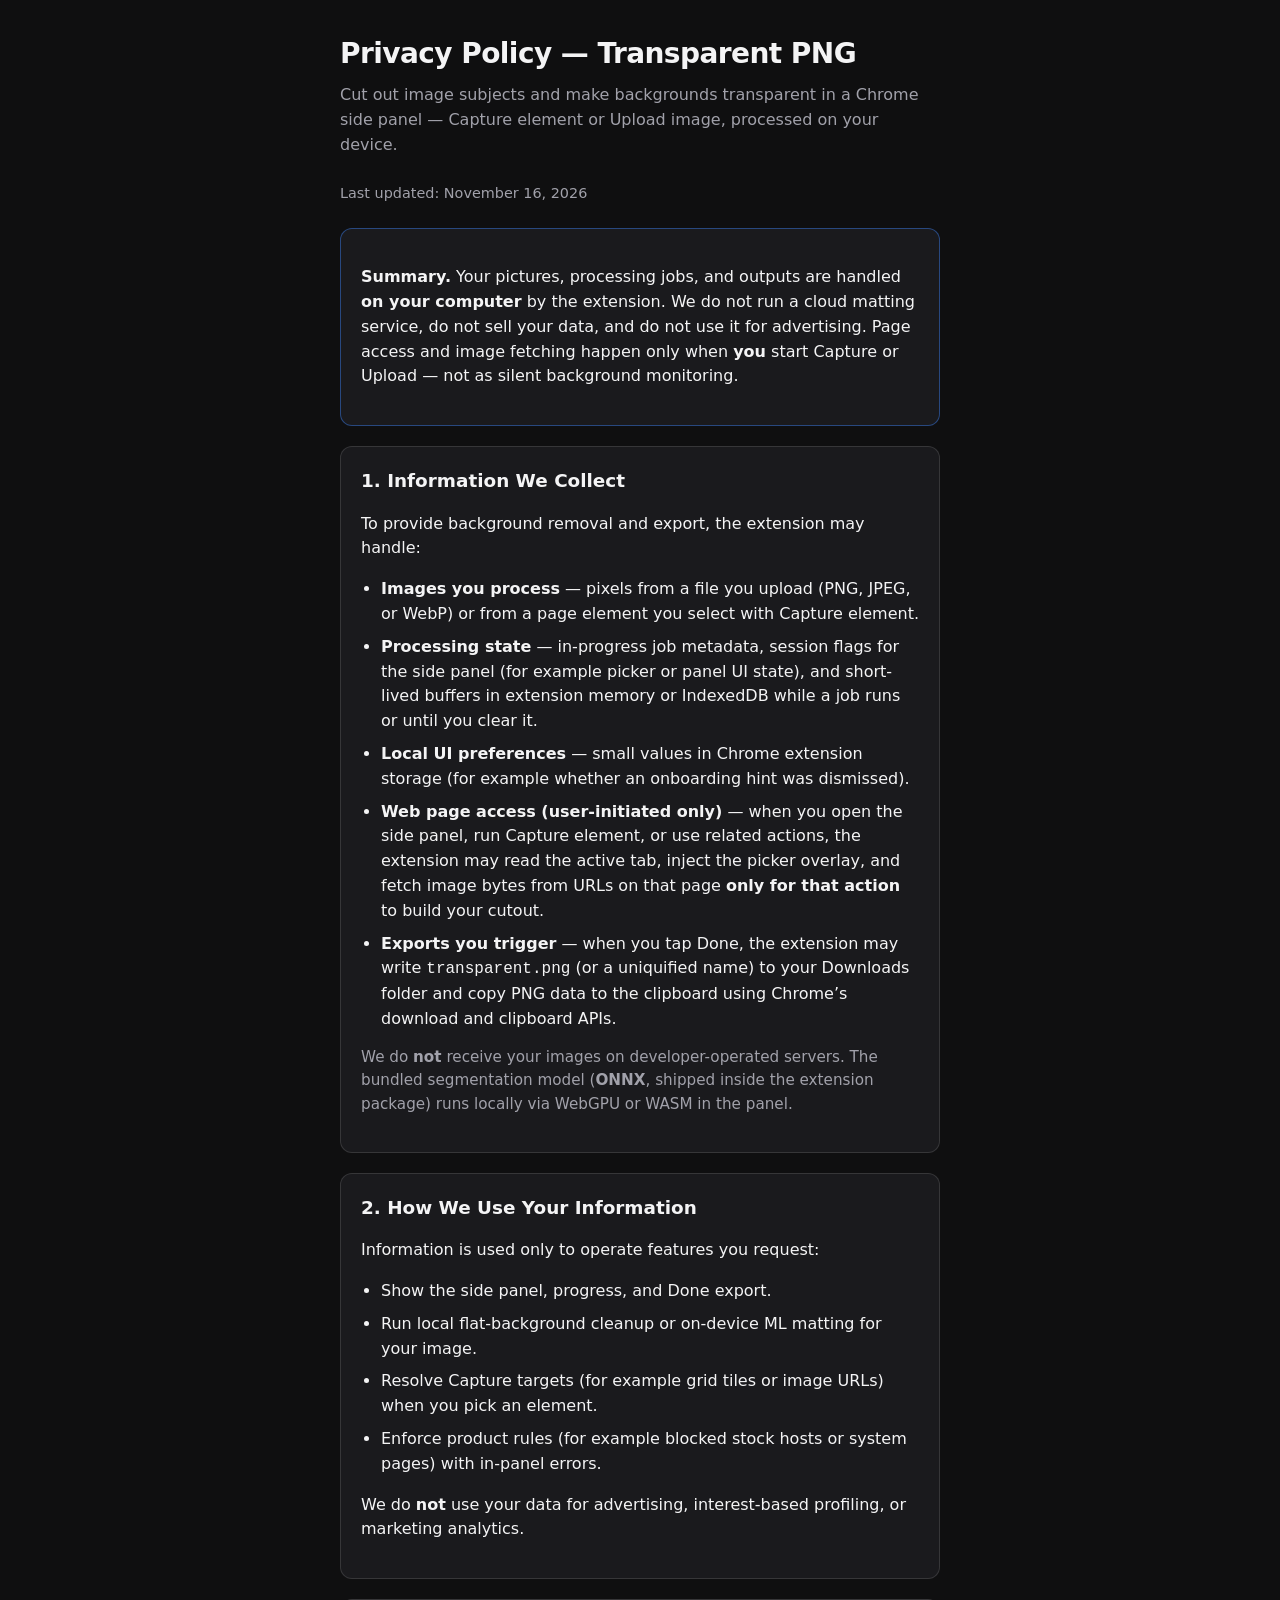
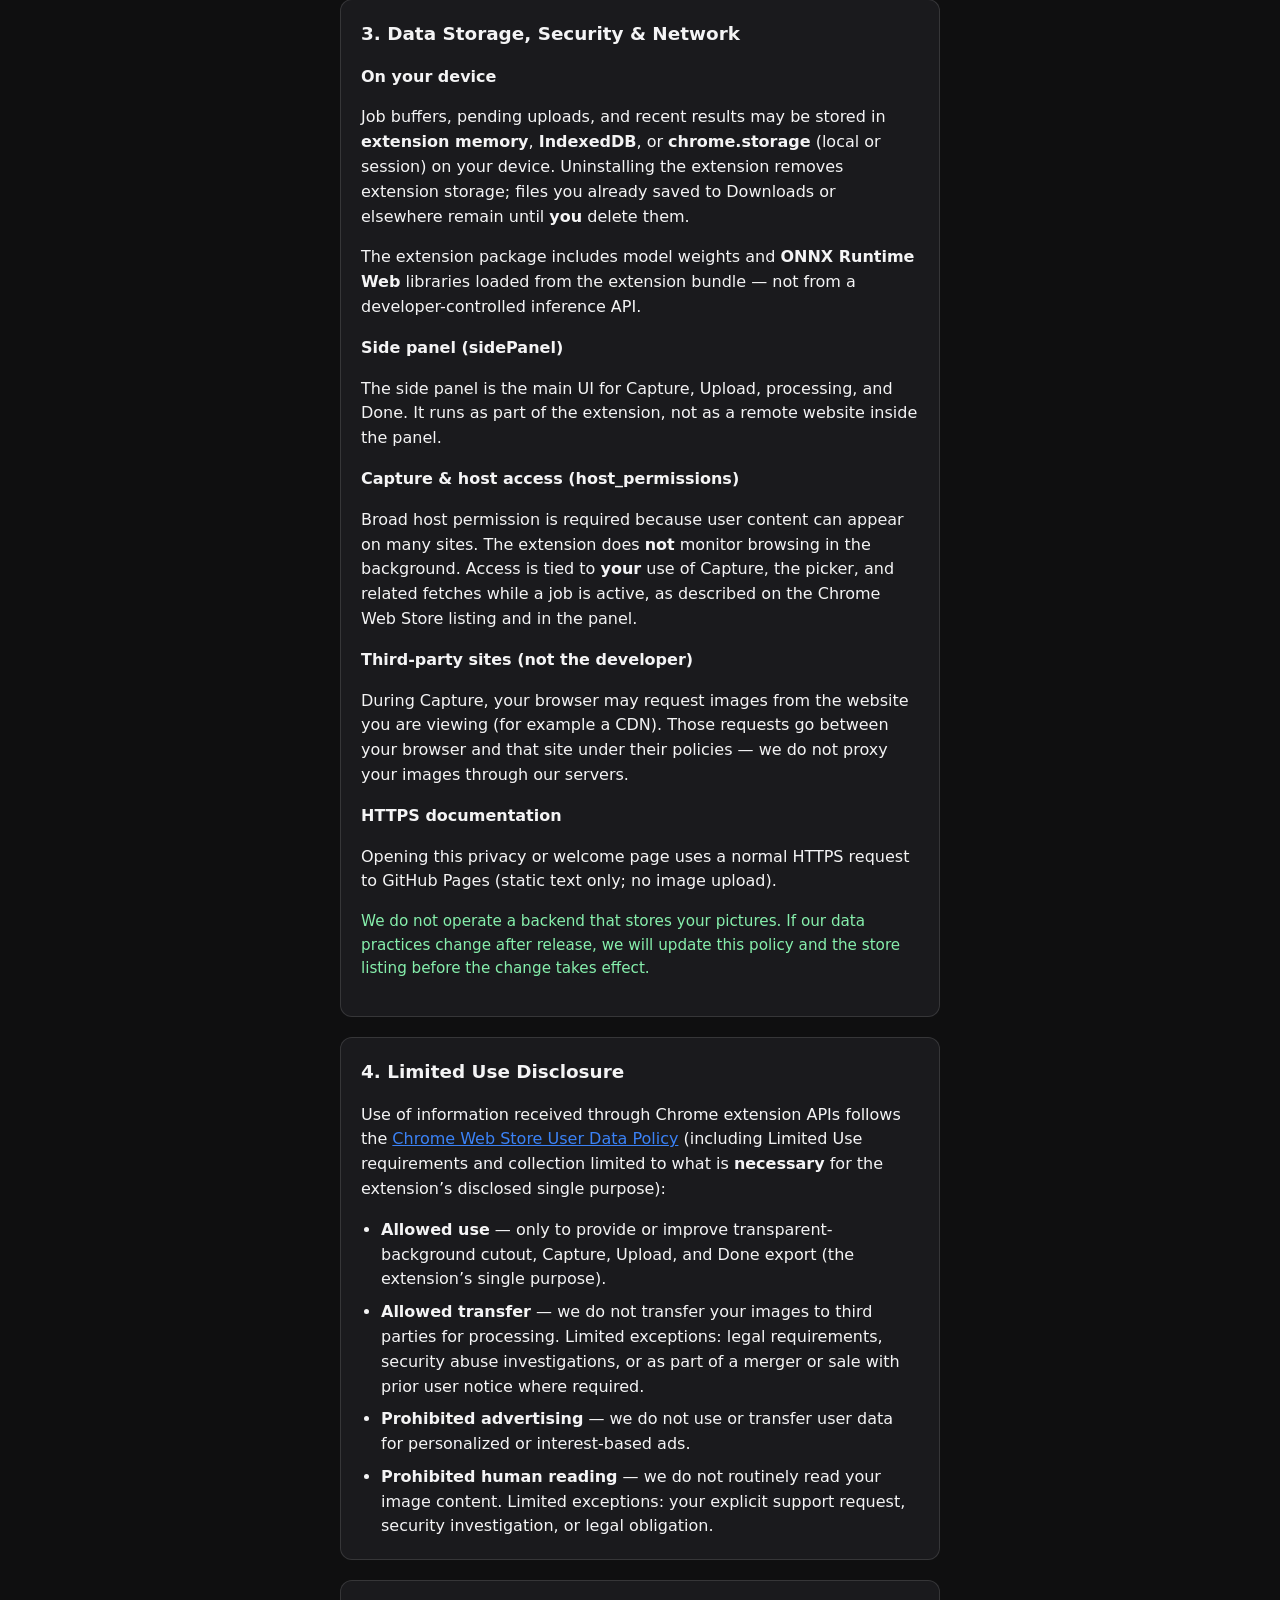
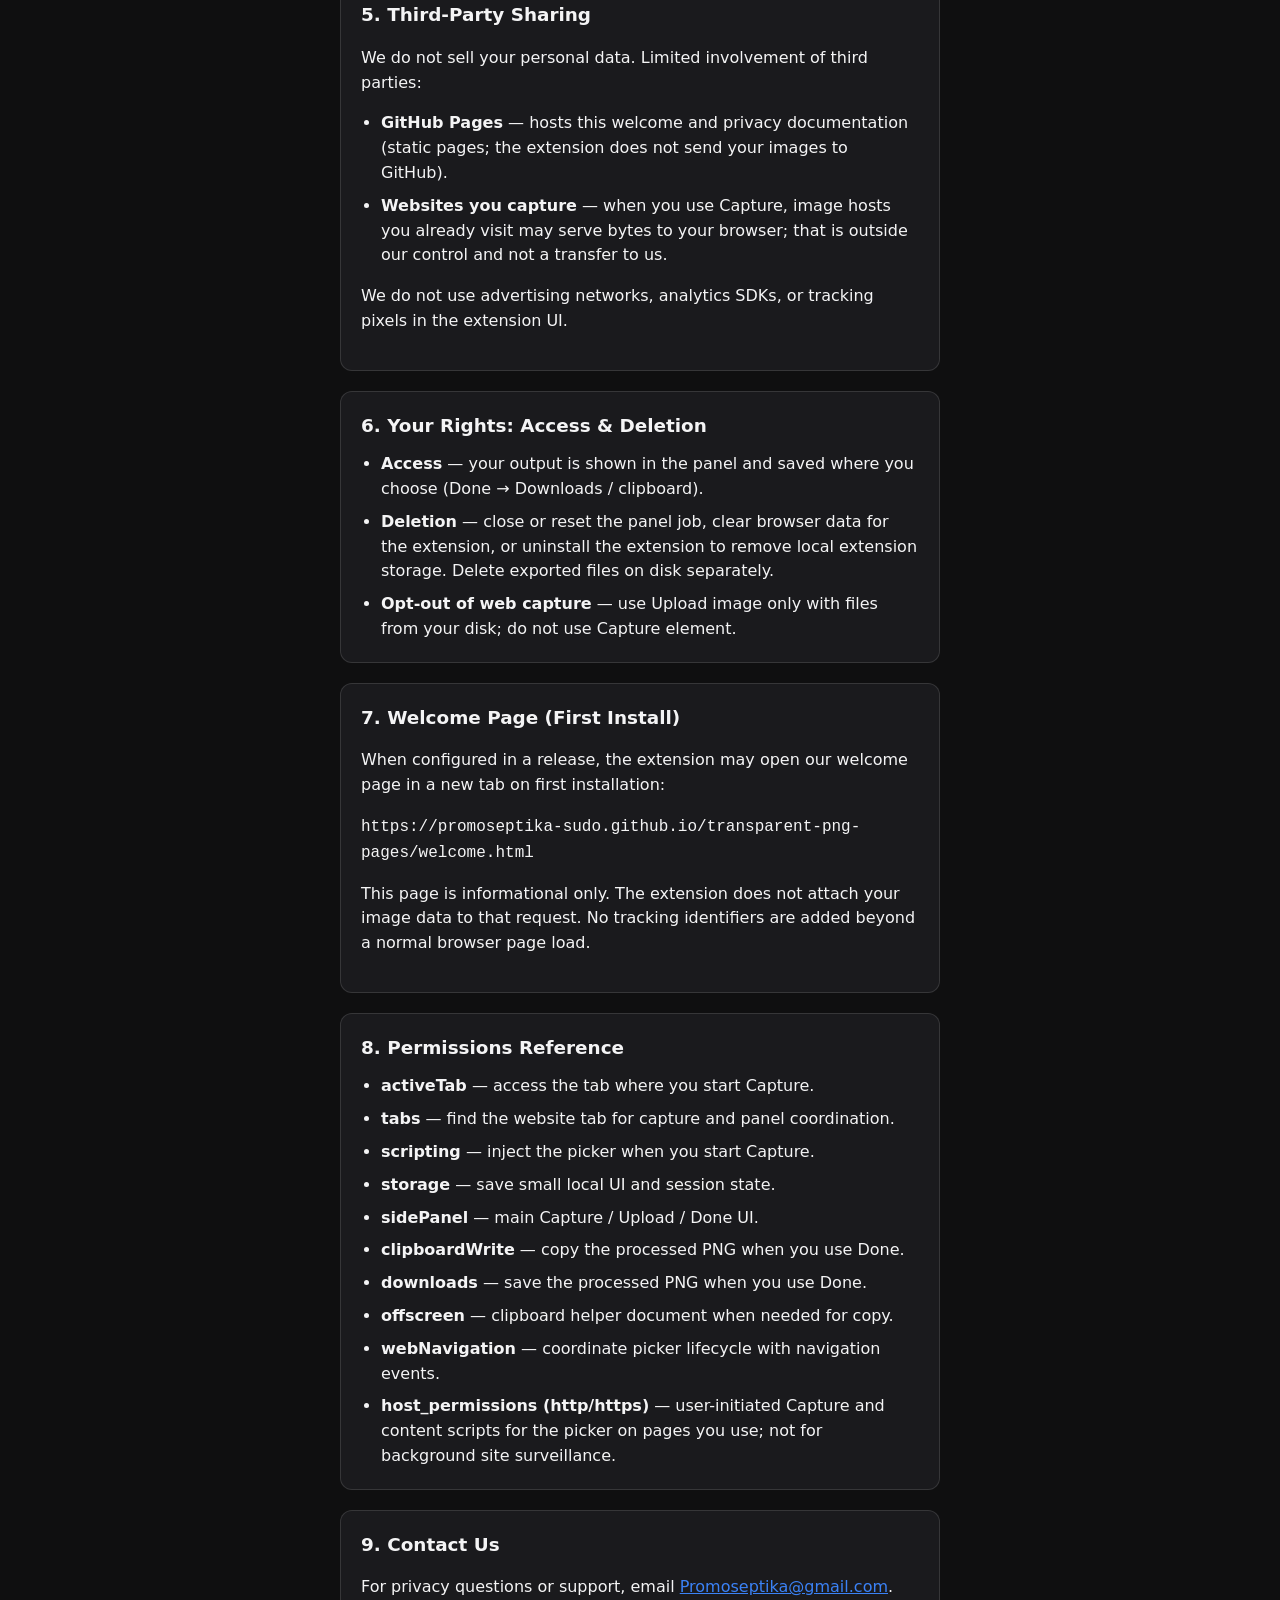
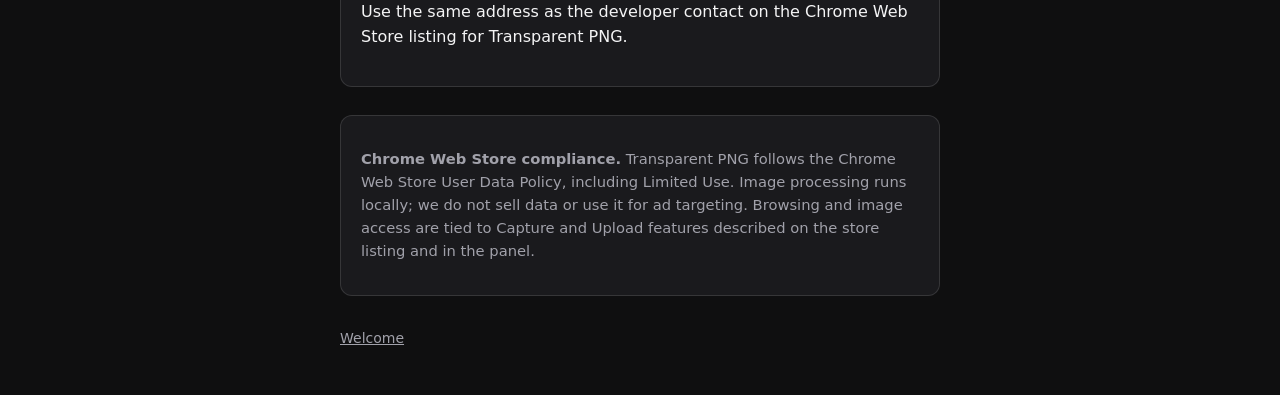
==== privacy.html @ aa2ca7e4 "Add files via upload" ====
<!DOCTYPE html>
<html lang="en">
  <!--
    CWS — privacy.html:
    1. Last updated — sync with substantive edits.
    2. §8 Contact — Promoseptika@gmail.com (match CWS developer contact).
    3. §7 welcome URL must match live GitHub Pages and extension (when wired).
  -->
  <head>
    <meta charset="UTF-8" />
    <meta name="viewport" content="width=device-width, initial-scale=1" />
    <title>Privacy Policy — Transparent PNG</title>
    <link rel="stylesheet" href="styles.css" />
  </head>
  <body>
    <main>
      <h1>Privacy Policy — Transparent PNG</h1>
      <p class="lead">
        Cut out image subjects and make backgrounds transparent in a Chrome side panel — Capture
        element or Upload image, processed on your device.
      </p>
      <p class="updated">Last updated: November 16, 2026</p>

      <div class="card card-highlight">
        <p>
          <strong>Summary.</strong>
          Your pictures, processing jobs, and outputs are handled
          <strong>on your computer</strong> by the extension. We do not run a cloud matting service,
          do not sell your data, and do not use it for advertising. Page access and image fetching
          happen only when <strong>you</strong> start Capture or Upload — not as silent background
          monitoring.
        </p>
      </div>

      <div class="card">
        <h2>1. Information We Collect</h2>
        <p>To provide background removal and export, the extension may handle:</p>
        <ul>
          <li>
            <strong>Images you process</strong> — pixels from a file you upload (PNG, JPEG, or WebP)
            or from a page element you select with Capture element.
          </li>
          <li>
            <strong>Processing state</strong> — in-progress job metadata, session flags for the side
            panel (for example picker or panel UI state), and short-lived buffers in extension
            memory or IndexedDB while a job runs or until you clear it.
          </li>
          <li>
            <strong>Local UI preferences</strong> — small values in Chrome extension storage (for
            example whether an onboarding hint was dismissed).
          </li>
          <li>
            <strong>Web page access (user-initiated only)</strong> — when you open the side panel,
            run Capture element, or use related actions, the extension may read the active tab,
            inject the picker overlay, and fetch image bytes from URLs on that page
            <strong>only for that action</strong> to build your cutout.
          </li>
          <li>
            <strong>Exports you trigger</strong> — when you tap Done, the extension may write
            <code>transparent.png</code> (or a uniquified name) to your Downloads folder and copy PNG
            data to the clipboard using Chrome’s download and clipboard APIs.
          </li>
        </ul>
        <p class="notice">
          We do <strong>not</strong> receive your images on developer-operated servers. The bundled
          segmentation model (<strong>ONNX</strong>, shipped inside the extension package) runs locally
          via WebGPU or WASM in the panel.
        </p>
      </div>

      <div class="card">
        <h2>2. How We Use Your Information</h2>
        <p>Information is used only to operate features you request:</p>
        <ul>
          <li>Show the side panel, progress, and Done export.</li>
          <li>Run local flat-background cleanup or on-device ML matting for your image.</li>
          <li>Resolve Capture targets (for example grid tiles or image URLs) when you pick an element.</li>
          <li>Enforce product rules (for example blocked stock hosts or system pages) with in-panel errors.</li>
        </ul>
        <p>
          We do <strong>not</strong> use your data for advertising, interest-based profiling, or
          marketing analytics.
        </p>
      </div>

      <div class="card">
        <h2>3. Data Storage, Security &amp; Network</h2>

        <p><strong>On your device</strong></p>
        <p>
          Job buffers, pending uploads, and recent results may be stored in
          <strong>extension memory</strong>, <strong>IndexedDB</strong>, or
          <strong>chrome.storage</strong> (local or session) on your device. Uninstalling the
          extension removes extension storage; files you already saved to Downloads or elsewhere remain
          until <strong>you</strong> delete them.
        </p>
        <p>
          The extension package includes model weights and <strong>ONNX Runtime Web</strong> libraries
          loaded from the extension bundle — not from a developer-controlled inference API.
        </p>

        <p><strong>Side panel (sidePanel)</strong></p>
        <p>
          The side panel is the main UI for Capture, Upload, processing, and Done. It runs as part of
          the extension, not as a remote website inside the panel.
        </p>

        <p><strong>Capture &amp; host access (host_permissions)</strong></p>
        <p>
          Broad host permission is required because user content can appear on many sites. The
          extension does <strong>not</strong> monitor browsing in the background. Access is tied to
          <strong>your</strong> use of Capture, the picker, and related fetches while a job is active,
          as described on the Chrome Web Store listing and in the panel.
        </p>

        <p><strong>Third-party sites (not the developer)</strong></p>
        <p>
          During Capture, your browser may request images from the website you are viewing (for example
          a CDN). Those requests go between your browser and that site under their policies — we do not
          proxy your images through our servers.
        </p>

        <p><strong>HTTPS documentation</strong></p>
        <p>
          Opening this privacy or welcome page uses a normal HTTPS request to GitHub Pages (static
          text only; no image upload).
        </p>

        <p class="notice notice-success">
          We do not operate a backend that stores your pictures. If our data practices change after
          release, we will update this policy and the store listing before the change takes effect.
        </p>
      </div>

      <div class="card">
        <h2>4. Limited Use Disclosure</h2>
        <p>
          Use of information received through Chrome extension APIs follows the
          <a href="https://developer.chrome.com/docs/webstore/program-policies/limited-use/"
            >Chrome Web Store User Data Policy</a
          >
          (including Limited Use requirements and collection limited to what is
          <strong>necessary</strong> for the extension’s disclosed single purpose):
        </p>
        <ul>
          <li>
            <strong>Allowed use</strong> — only to provide or improve transparent-background cutout,
            Capture, Upload, and Done export (the extension’s single purpose).
          </li>
          <li>
            <strong>Allowed transfer</strong> — we do not transfer your images to third parties for
            processing. Limited exceptions: legal requirements, security abuse investigations, or as part
            of a merger or sale with prior user notice where required.
          </li>
          <li>
            <strong>Prohibited advertising</strong> — we do not use or transfer user data for
            personalized or interest-based ads.
          </li>
          <li>
            <strong>Prohibited human reading</strong> — we do not routinely read your image content.
            Limited exceptions: your explicit support request, security investigation, or legal
            obligation.
          </li>
        </ul>
      </div>

      <div class="card">
        <h2>5. Third-Party Sharing</h2>
        <p>We do not sell your personal data. Limited involvement of third parties:</p>
        <ul>
          <li>
            <strong>GitHub Pages</strong> — hosts this welcome and privacy documentation (static pages;
            the extension does not send your images to GitHub).
          </li>
          <li>
            <strong>Websites you capture</strong> — when you use Capture, image hosts you already visit may
            serve bytes to your browser; that is outside our control and not a transfer to us.
          </li>
        </ul>
        <p>
          We do not use advertising networks, analytics SDKs, or tracking pixels in the extension UI.
        </p>
      </div>

      <div class="card">
        <h2>6. Your Rights: Access &amp; Deletion</h2>
        <ul>
          <li>
            <strong>Access</strong> — your output is shown in the panel and saved where you choose (Done
            → Downloads / clipboard).
          </li>
          <li>
            <strong>Deletion</strong> — close or reset the panel job, clear browser data for the
            extension, or uninstall the extension to remove local extension storage. Delete exported files
            on disk separately.
          </li>
          <li>
            <strong>Opt-out of web capture</strong> — use Upload image only with files from your disk;
            do not use Capture element.
          </li>
        </ul>
      </div>

      <div class="card">
        <h2>7. Welcome Page (First Install)</h2>
        <p>
          When configured in a release, the extension may open our welcome page in a new tab on first
          installation:
        </p>
        <p>
          <code
            >https://promoseptika-sudo.github.io/transparent-png-pages/welcome.html</code
          >
        </p>
        <p>
          This page is informational only. The extension does not attach your image data to that
          request. No tracking identifiers are added beyond a normal browser page load.
        </p>
      </div>

      <div class="card" id="permissions">
        <h2>8. Permissions Reference</h2>
        <ul>
          <li><strong>activeTab</strong> — access the tab where you start Capture.</li>
          <li><strong>tabs</strong> — find the website tab for capture and panel coordination.</li>
          <li><strong>scripting</strong> — inject the picker when you start Capture.</li>
          <li><strong>storage</strong> — save small local UI and session state.</li>
          <li><strong>sidePanel</strong> — main Capture / Upload / Done UI.</li>
          <li><strong>clipboardWrite</strong> — copy the processed PNG when you use Done.</li>
          <li><strong>downloads</strong> — save the processed PNG when you use Done.</li>
          <li><strong>offscreen</strong> — clipboard helper document when needed for copy.</li>
          <li><strong>webNavigation</strong> — coordinate picker lifecycle with navigation events.</li>
          <li>
            <strong>host_permissions (http/https)</strong> — user-initiated Capture and content scripts
            for the picker on pages you use; not for background site surveillance.
          </li>
        </ul>
      </div>

      <div class="card">
        <h2>9. Contact Us</h2>
        <p>
          For privacy questions or support, email
          <a href="mailto:Promoseptika@gmail.com">Promoseptika@gmail.com</a>.
          Use the same address as the developer contact on the Chrome Web Store listing for Transparent
          PNG.
        </p>
      </div>

      <div class="compliance">
        <p>
          <strong>Chrome Web Store compliance.</strong>
          Transparent PNG follows the Chrome Web Store User Data Policy, including Limited Use.
          Image processing runs locally; we do not sell data or use it for ad targeting. Browsing and
          image access are tied to Capture and Upload features described on the store listing and in the
          panel.
        </p>
      </div>

      <footer>
        <a href="welcome.html">Welcome</a>
      </footer>
    </main>
  </body>
</html>
---- styles.css ----
/* Transparent PNG — GitHub Pages (store). Matches extension dark theme. */
:root {
  color-scheme: dark;
  --bg: #0f0f10;
  --surface: #1a1a1d;
  --text: #f4f4f5;
  --muted: #a1a1aa;
  --border: rgba(255, 255, 255, 0.12);
  --accent: #3b82f6;
  --max: 640px;
}

* {
  box-sizing: border-box;
}

body {
  margin: 0;
  min-height: 100vh;
  font-family: system-ui, -apple-system, Segoe UI, Roboto, sans-serif;
  font-size: 16px;
  line-height: 1.55;
  background: var(--bg);
  color: var(--text);
}

main {
  max-width: var(--max);
  margin: 0 auto;
  padding: 32px 20px 48px;
}

h1 {
  margin: 0 0 8px;
  font-size: 1.75rem;
  letter-spacing: -0.02em;
}

h2 {
  margin: 0 0 12px;
  font-size: 1.15rem;
}

.lead {
  margin: 0 0 24px;
  color: var(--muted);
}

.updated {
  margin: 0 0 24px;
  font-size: 0.9rem;
  color: var(--muted);
}

.card {
  background: var(--surface);
  border: 1px solid var(--border);
  border-radius: 12px;
  padding: 20px;
  margin-bottom: 20px;
}

.card-highlight {
  border-color: rgba(59, 130, 246, 0.45);
}

.notice {
  margin-top: 14px;
  font-size: 0.95rem;
  color: var(--muted);
}

.notice-success {
  color: #86efac;
}

ul {
  margin: 0;
  padding-left: 1.25rem;
}

li {
  margin-bottom: 8px;
}

li:last-child {
  margin-bottom: 0;
}

a {
  color: var(--accent);
}

footer {
  margin-top: 32px;
  font-size: 0.875rem;
  color: var(--muted);
}

footer a {
  color: var(--muted);
}

.compliance {
  margin-top: 28px;
  padding: 18px 20px;
  border-radius: 12px;
  background: var(--surface);
  border: 1px solid var(--border);
  font-size: 0.92rem;
  color: var(--muted);
}

.form-frame {
  width: 100%;
  min-height: 420px;
  border: 0;
  border-radius: 8px;
  background: #fff;
}

.form-placeholder {
  padding: 24px;
  border: 1px dashed var(--border);
  border-radius: 8px;
  color: var(--muted);
  font-size: 0.9375rem;
}

.form-placeholder code {
  color: var(--text);
  font-size: 0.8125rem;
}

/* Welcome onboarding — light layout (CWS homepage) */
body.page-welcome {
  color-scheme: light;
  background: #fff;
  color: #111;
}

body.page-welcome main {
  max-width: 900px;
  padding: 48px 24px 64px;
  text-align: center;
}

body.page-welcome h1 {
  margin: 0 0 40px;
  font-size: clamp(1.5rem, 4vw, 2rem);
  font-weight: 700;
  line-height: 1.25;
  letter-spacing: -0.02em;
}

.welcome-step {
  margin-bottom: 40px;
}

.welcome-step:last-child {
  margin-bottom: 0;
}

.welcome-step__text {
  margin: 0 0 20px;
  font-size: 1.26rem;
  line-height: 1.5;
}

.welcome-step img {
  display: block;
  width: 100%;
  max-width: 1024px;
  height: auto;
  margin: 0 auto;
}
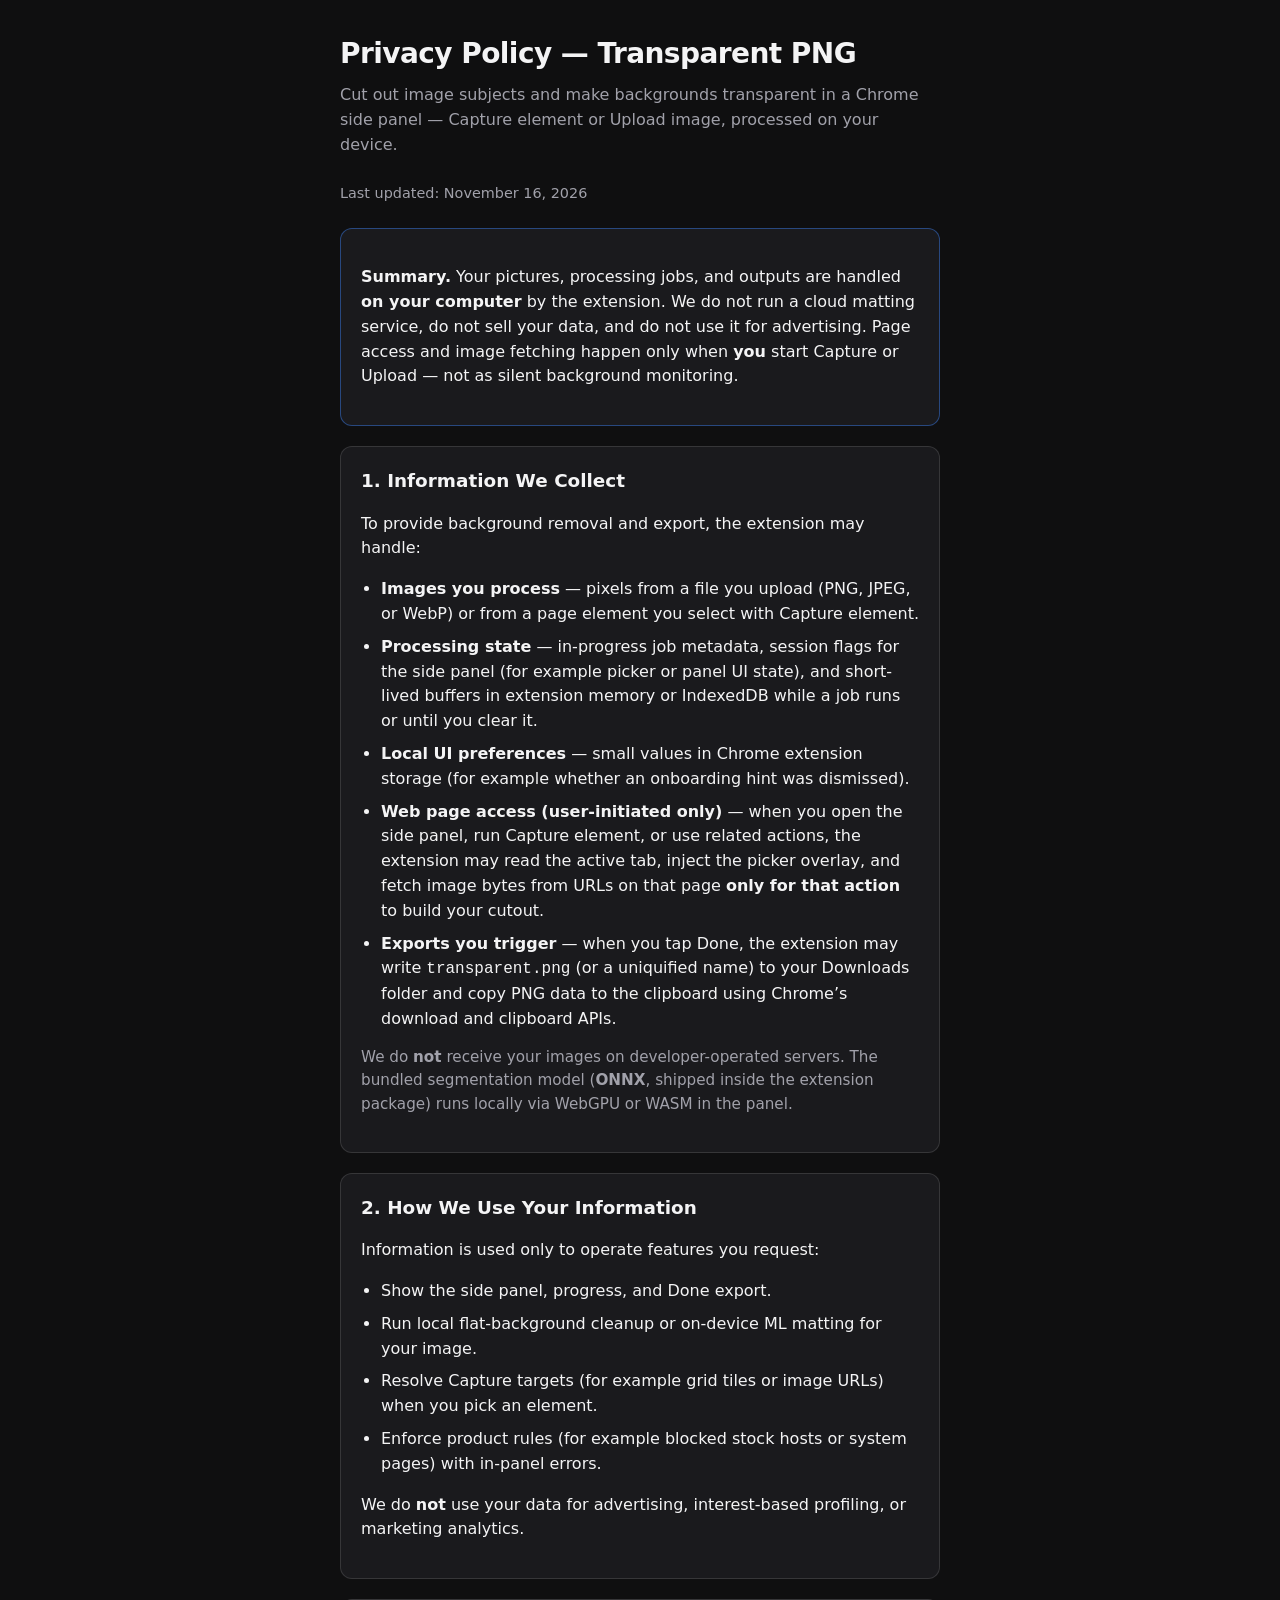
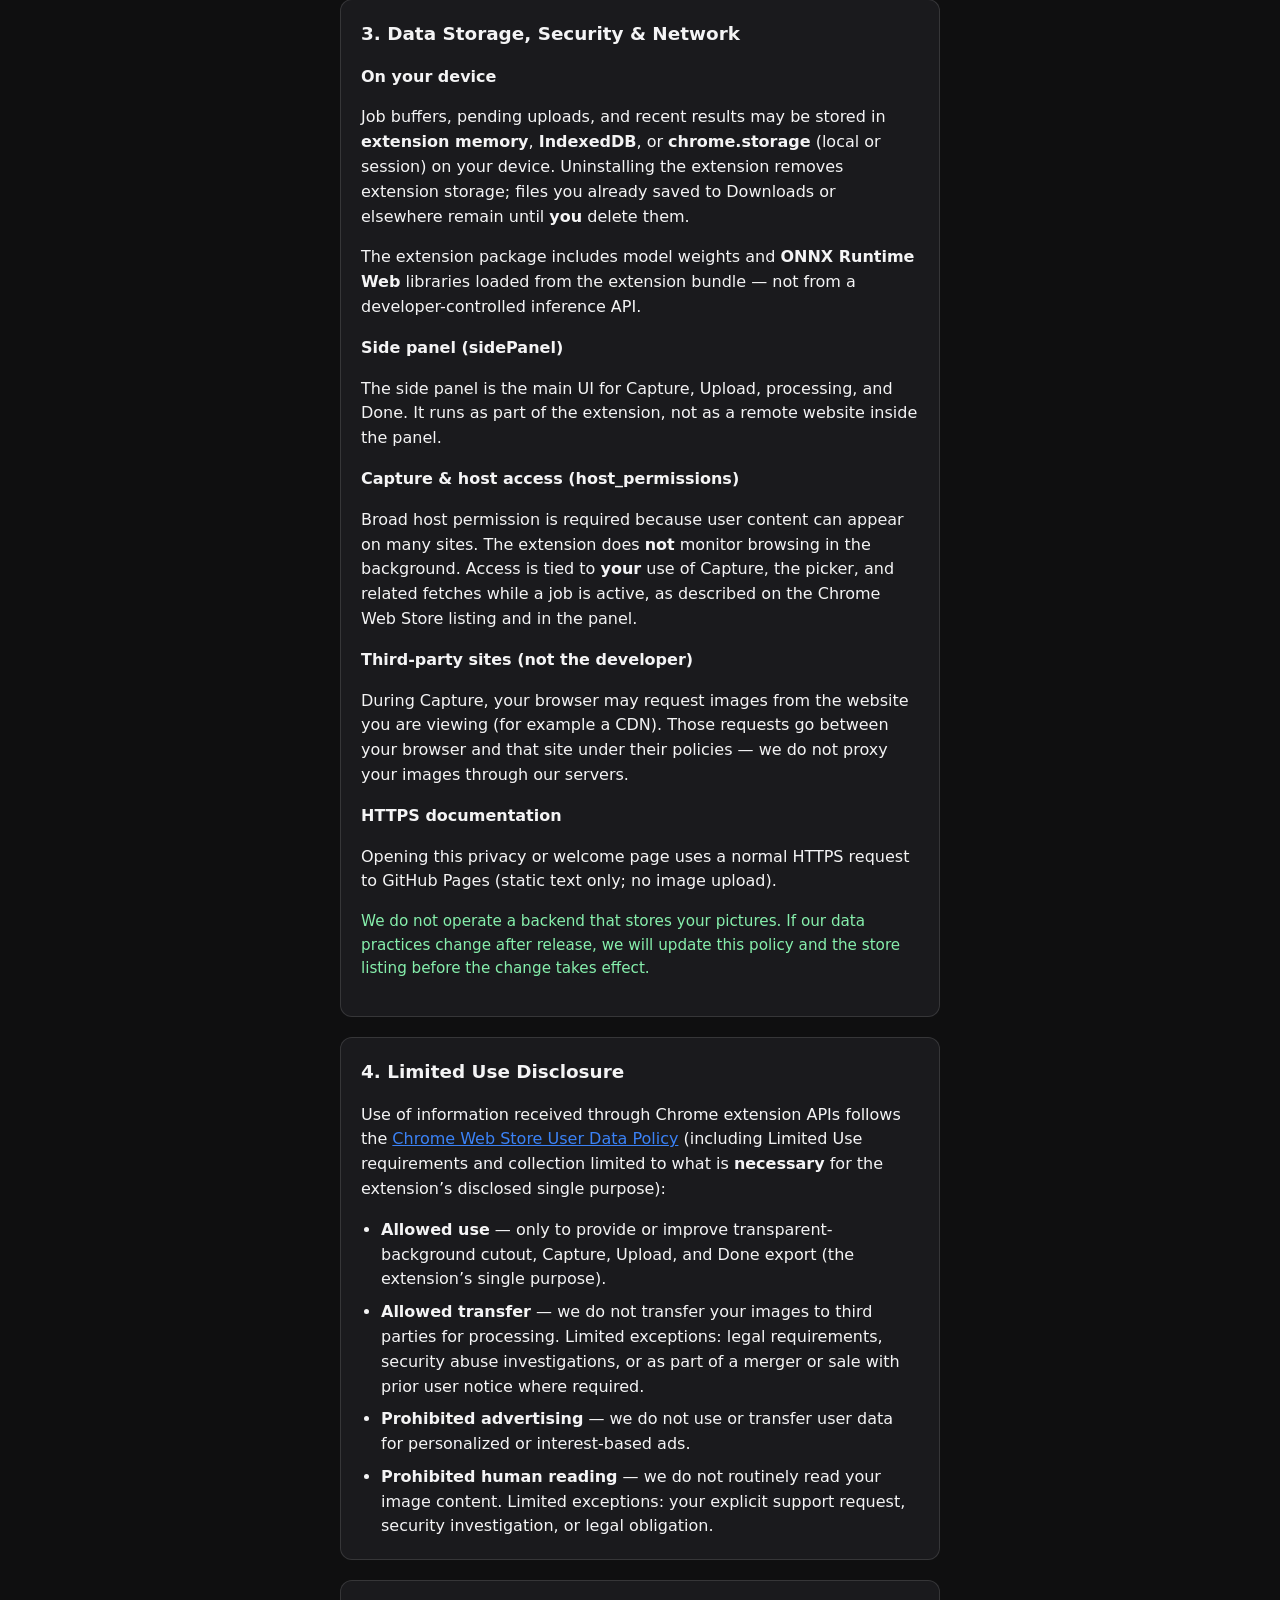
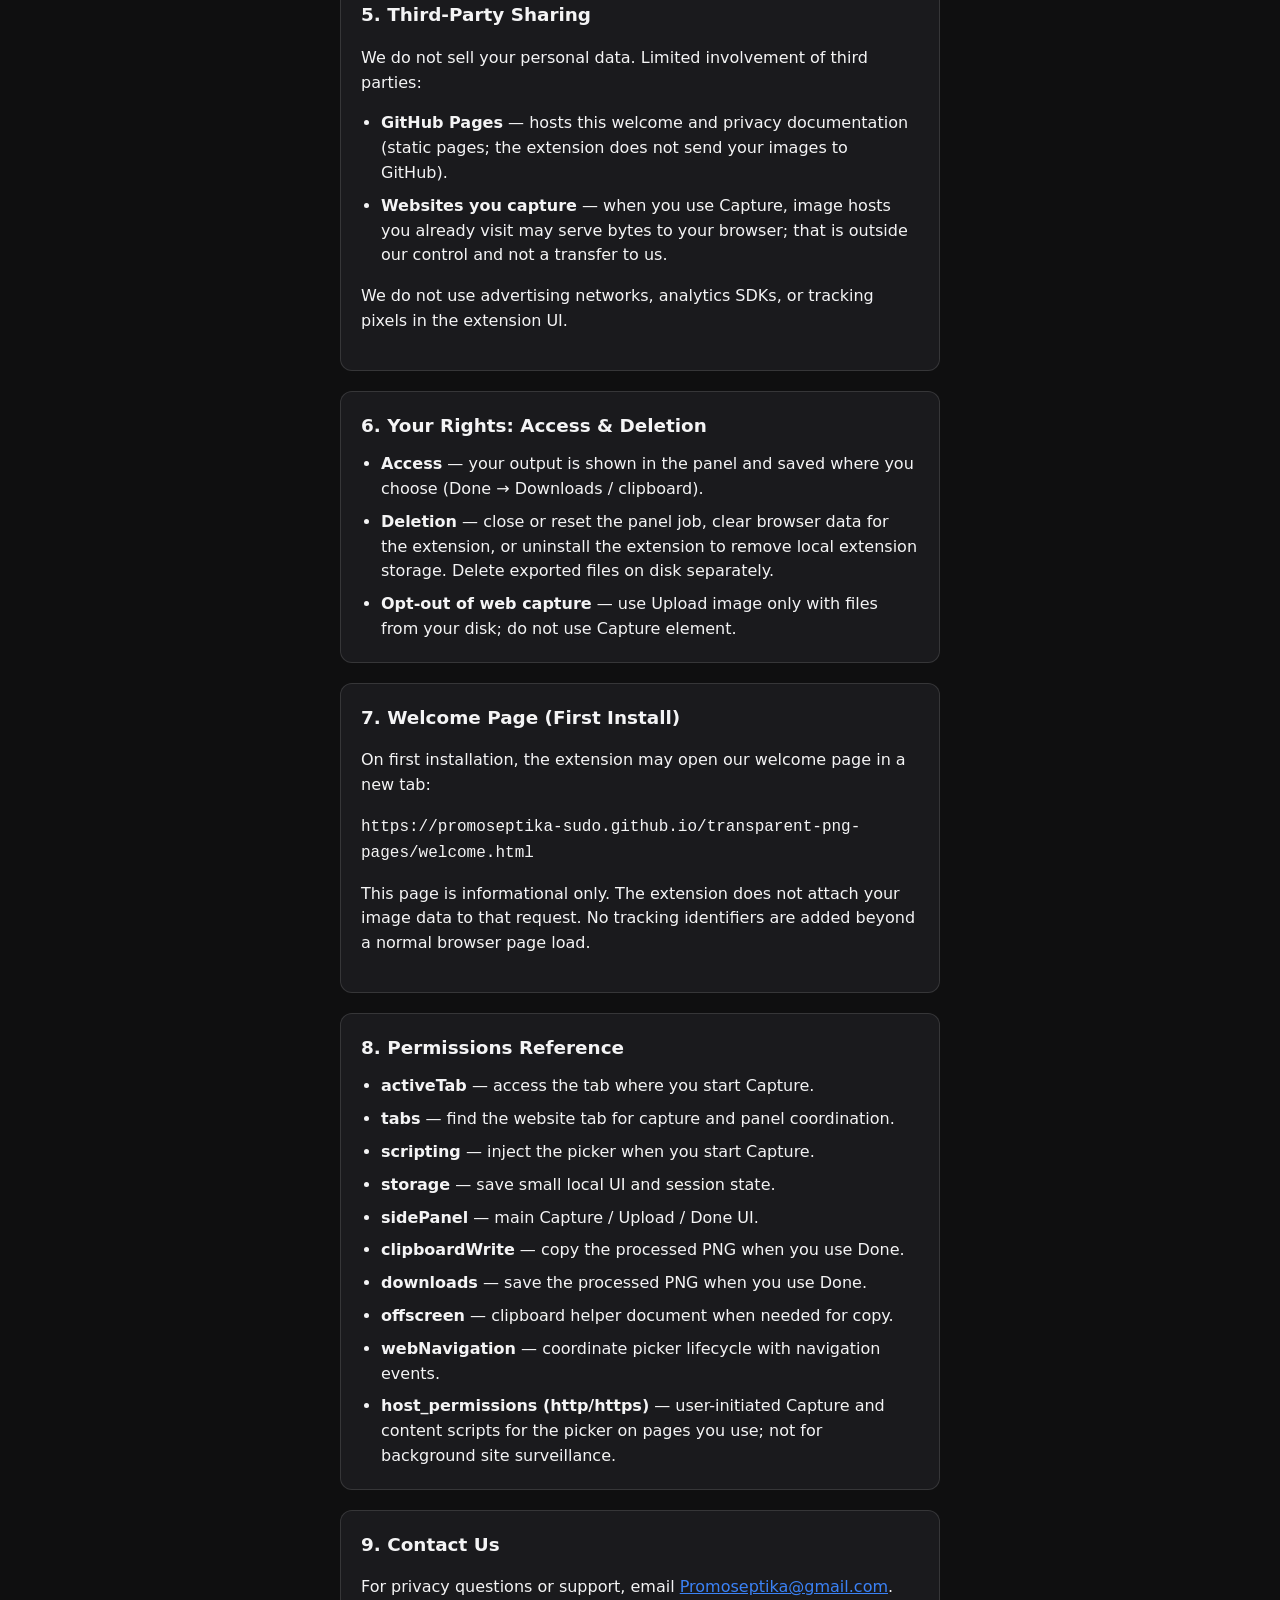
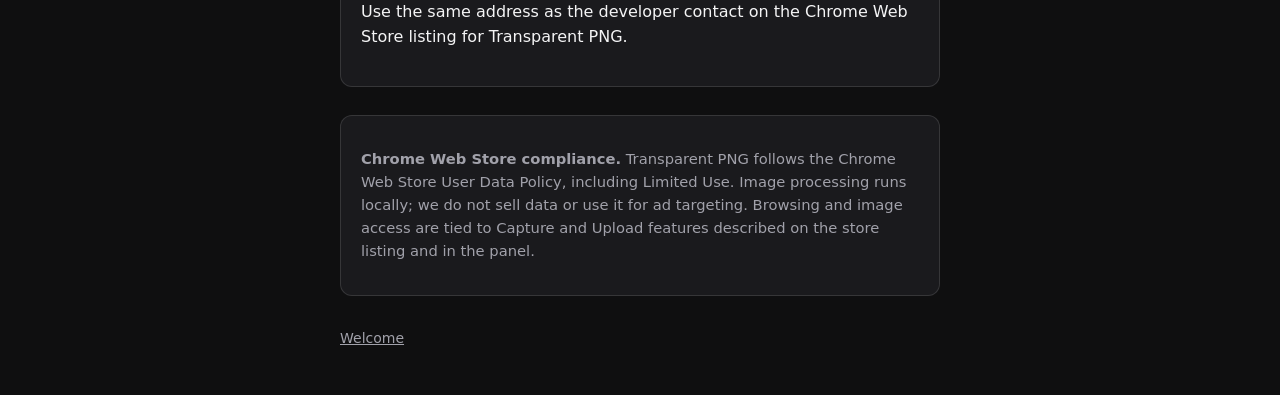
==== commit 9d9faa0c: "Add files via upload" ====
--- a/privacy.html
+++ b/privacy.html
@@ -203,10 +203,7 @@
 
       <div class="card">
         <h2>7. Welcome Page (First Install)</h2>
-        <p>
-          When configured in a release, the extension may open our welcome page in a new tab on first
-          installation:
-        </p>
+        <p>On first installation, the extension may open our welcome page in a new tab:</p>
         <p>
           <code
             >https://promoseptika-sudo.github.io/transparent-png-pages/welcome.html</code
